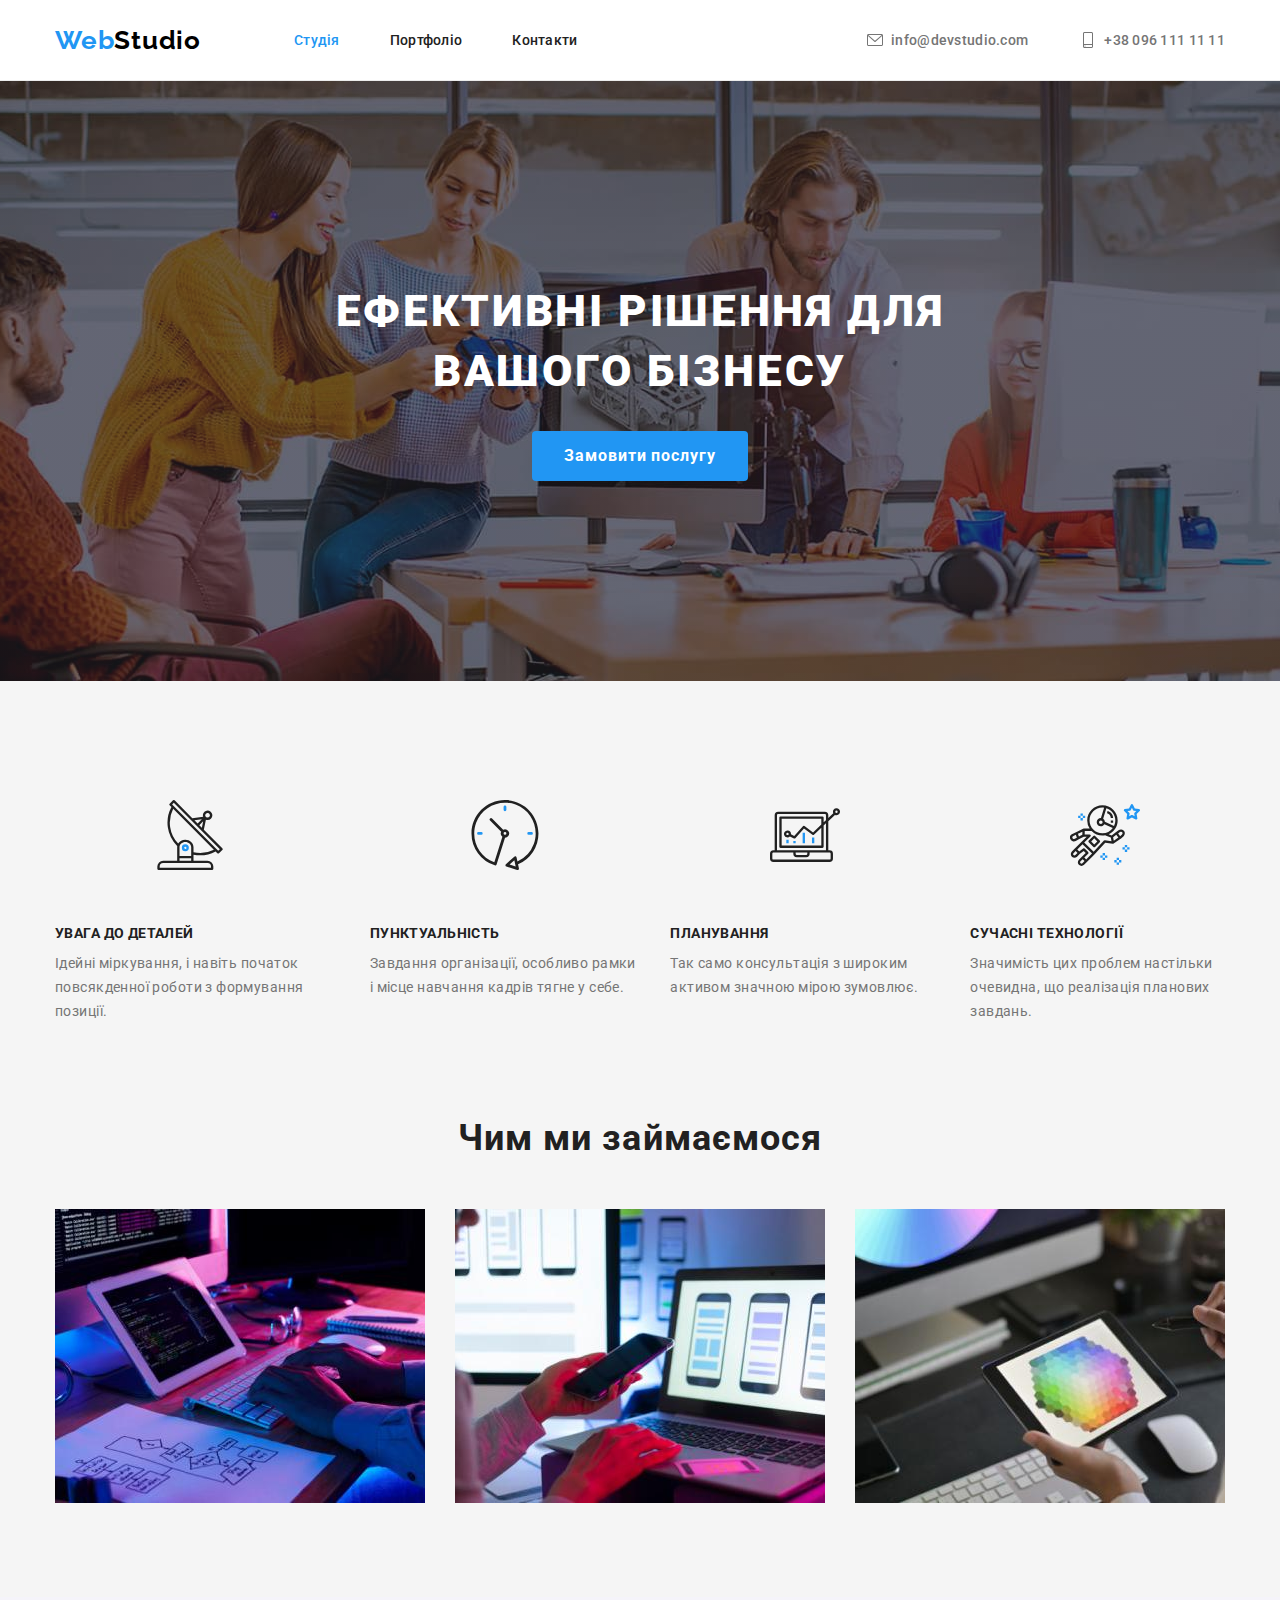
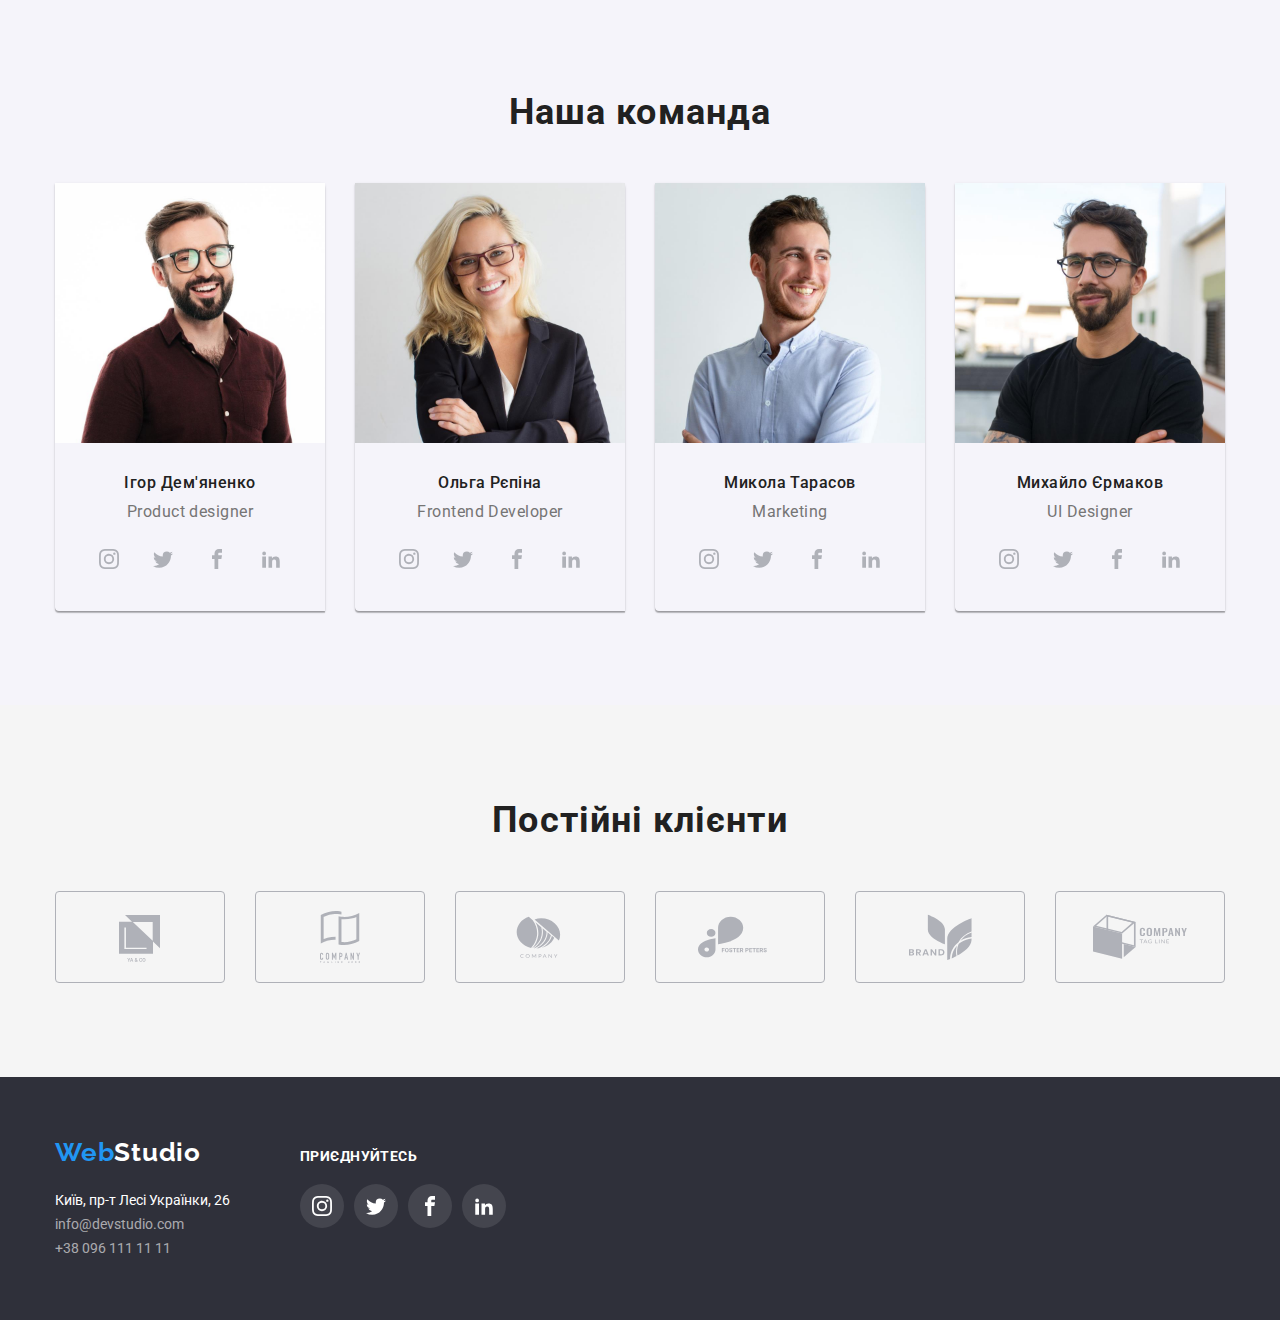
==== index.html @ 689b31d6 "Work is done, waiting for answer" ====
<!DOCTYPE html>
<html lang="uk">
  <head>
    <meta charset="utf-8" />
    <title lang="en">WebStudio</title>
    <link rel="preconnect" href="https://fonts.googleapis.com" />
    <link rel="preconnect" href="https://fonts.gstatic.com" crossorigin />
    <link
      href="https://fonts.googleapis.com/css2?family=Raleway:wght@700&family=Roboto:wght@400;500;700;900&display=swap"
      rel="stylesheet"
    />
    <link
      rel="stylesheet"
      href="https://cdnjs.cloudflare.com/ajax/libs/modern-normalize/1.1.0/modern-normalize.min.css"
    />
    <link rel="stylesheet" href="styles/index.css" />
    <style>
      body {
        font-family: "Roboto", sans-serif;
        color: #212121;
        background-color: #f5f5f5;
      }
    </style>
  </head>
  <body>
    <header class="top">
      <div class="top container">
        <div class="top-nav">
      <nav class="top-nav">
        <ul class="top-nav link list">
          <li><a href="./index.html" class="top-logo" lang="en">
          <span class="first-half-logo-title">Web</span>Studio</a
        ></li>
          <li class="nav-item">
            <a href="./index.html" class="top-nav link current">Студія</a>
          </li>
          <li class="nav-item">
            <a href="./portfolio.html" class="top-nav link">Портфоліо</a>
          </li>
          <li class="nav-item"><a href="./contacts.html" class="top-nav link">Контакти</a></li>
        </ul>
      </nav>
      </div>
      <div class="top-contacts">
      <ul class="top-contacts list"> 
          <li class="nav-item">
            <a  href="info@devstudio.com" class="top-contact link"
              ><svg class="contact-icon"width="20" height="16">
                <use href="./images/icons.svg#icon-envelope"></use>
              </svg>info@devstudio.com</a
            >
          </li>
          <li class="nav-item">
            <a href="tel:+380961111111" class="top-contact link"
              ><svg class="contact-icon"width="20" height="16">
                <use href="./images/icons.svg#icon-smartphone"></use>
              </svg>+38 096 111 11 11</a
            >
          </li>
        </ul>
        </div>
        </div>
    </header>
    <main>
      <section class="hero section">
        <div class="hero-overlay">
        <h1 class="hero-title">Ефективні рішення для<br>вашого бізнесу</br></h1>
        <button class="hero-button" type="button">Замовити послугу</button></div>
      </section>
      <section class="feature section">
          <h2 hidden>Особливості</h2>
          <div class="feature container">
          <ul class="feature list">
            <li class="feature-item">
              <div class="feature-icon-container"><svg class="feature-icon"width="70" height="70"><use href="./images/icons.svg#icon-antenna-1"></use></svg></div>
              <h3 class="feature-title">Увага до деталей</h3>
              <p class="feature-description">
                Ідейні міркування, і навіть початок повсякденної роботи з
                формування позиції.
              </p>
            </li>
            <li class="feature-item">
              <div class="feature-icon-container"><svg class="feature-icon"width="70" height="70"><use href="./images/icons.svg#icon-clock-1"></use></svg></div>
              <h3 class="feature-title">Пунктуальність</h3>

              <p class="feature-description">
                Завдання організації, особливо рамки і місце навчання кадрів
                тягне у себе.
              </p>
            </li>
            <li class="feature-item">
              <div class="feature-icon-container"><svg class="feature-icon"width="70" height="70"><use href="./images/icons.svg#icon-diagram-1"></use></svg></div>
              <h3 class="feature-title">Планування</h3>
              <p class="feature-description">
                Так само консультація з широким активом значною мірою зумовлює.
              </p>
            </li>
            <li class="feature-item">
              <div class="feature-icon-container"><svg class="feature-icon"width="70" height="70"><use href="./images/icons.svg#icon-astronaut-1"></use></svg></div>
              <h3 class="feature-title">Сучасні технології</h3>
              <p class="feature-description">
                Значимість цих проблем настільки очевидна, що реалізація
                планових завдань.
              </p>
            </li>
          </ul>
        </div>
      </section>
      <section class="work section">
        <div class="work container">
          <h2 class="work-title">Чим ми займаємося</h2>
          <ul class="workingprocess list">
            
            <li class="process">
              <img
                src="images/workingprocess1.jpg"
                alt="Програміст за роботою"
                width="370"
                height="294"
              />
            </li>
            <li class="process">
              <img
                src="images/workingprocess2.jpg"
                alt="Дизайнер працює над інтерфейсом смартфона"
                width="370"
                height="294"
              />
            </li>
            <li class="process">
              <img
                src="images/workingprocess3.jpg"
                alt="Дизайнер використовує графічний планшет"
                width="370"
                height="294"
              />
            </li>
          </ul>
        </div>
      </section>
      <section class="team section">
        <div class="team container">
          <h3 class="team-title">Наша команда</h3>
          <ul class="team-member list">
            <li class="team-member card">
              <div class="card-thumb">
              <img
                src="images/specialist1.jpg"
                alt="Посміхаючийся чоловік з бородаю та в червоній сорочці"
                width="270"
                height="260"
              /></div><div class="card-content"><h3 class="team-member-name">Ігор Дем'яненко</h3>
              <p class="team-member-post" lang="en">Product designer</p>
            <ul class="social-links list">
              <li class="social-link item"><a href="https://www.instagram.com/"class="social-link-page"target="_blank"><svg class="social-link-icon" width="20" height="20"><use href="./images/icons.svg#icon-instagram"></svg></a></li>
              <li class="social-link item"><a href="https://www.twitter.com"class="social-link-page"target="_blank"><svg class="social-link-icon" width="20" height="20"><use href="./images/icons.svg#icon-twitter"></svg></a></li>
              <li class="social-link item"><a href="https://www.facebook.com"class="social-link-page"target="_blank"><svg class="social-link-icon" width="20" height="20"><use href="./images/icons.svg#icon-facebook"></svg></a></li>
              <li class="social-link item"><a href="https://www.linkedin.com"class="social-link-page"target="_blank"><svg class="social-link-icon" width="20" height="20"><use href="./images/icons.svg#icon-linkedin2"></svg></a></li></ul>
      
</div>
            </li>
            <li class="team-member card">
              <div class="card-thumb">
              <img
                src="images/specialist2.jpg"
                alt="Жінка в окулярах та діловому костюмі, посміхається"
                width="270"
                height="260"
              /></div><div class="card-content">
            <h3 class="team-member-name">Ольга Рєпіна</h3>
              <p class="team-member-post" lang="en">Frontend Developer</p>
              <ul class="social-links list">
              <li class="social-link item"><a href="https://www.instagram.com/"class="social-link-page"target="_blank"><svg class="social-link-icon" width="20" height="20"><use href="images/icons.svg#icon-instagram"></svg></a></li>
              <li class="social-link item"><a href="https://www.twitter.com"class="social-link-page"target="_blank"><svg class="social-link-icon" width="20" height="20"><use href="images/icons.svg#icon-twitter"></svg></a></li>
              <li class="social-link item"><a href="https://www.facebook.com"class="social-link-page"target="_blank"><svg class="social-link-icon" width="20" height="20"><use href="images/icons.svg#icon-facebook"></svg></a></li>
              <li class="social-link item"><a href="https://www.linkedin.com"class="social-link-page"target="_blank"><svg class="social-link-icon" width="20" height="20"><use href="images/icons.svg#icon-linkedin2"></svg></a></li></ul>
            </div>

              
            </li>
            <li class="team-member card"><div class="card-thumb">
              <img
                src="images/specialist3.jpg"
                alt="Чоловік у білій сорочці, посміхаєтсья дивлячись вбік"
                width="270"
                height="260"
              /></div><div class="card-content"><h3 class="team-member-name">Микола Тарасов</h3>
              <p class="team-member-post" lang="en">Marketing</p>
            <ul class="social-links list">
              <li class="social-link item"><a href="https://www.instagram.com/"class="social-link-page"target="_blank"><svg class="social-link-icon" width="20" height="20"><use href="images/icons.svg#icon-instagram"></svg></a></li>
              <li class="social-link item"><a href="https://www.twitter.com"class="social-link-page"target="_blank"><svg class="social-link-icon" width="20" height="20"><use href="images/icons.svg#icon-twitter"></svg></a></li>
              <li class="social-link item"><a href="https://www.facebook.com"class="social-link-page"target="_blank"><svg class="social-link-icon" width="20" height="20"><use href="images/icons.svg#icon-facebook"></svg></a></li>
              <li class="social-link item"><a href="https://www.linkedin.com"class="social-link-page"target="_blank"><svg class="social-link-icon" width="20" height="20"><use href="images/icons.svg#icon-linkedin2"></svg></a></li></ul></div>
              
            </li>
            <li class="team-member card"><div class="card-thumb">
              <img
                src="images/specialist4.jpg"
                alt="Чоловік з бородою у чорній футболці та окулярах, посміхається"
                width="270"
                height="260"
              /></div><div class="card-content"><h3 class="team-member-name">Михайло Єрмаков</h3>
              <p class="team-member-post" lang="en">UI Designer</p>
            <ul class="social-links list">
              <li class="social-link item"><a href="https://www.instagram.com/"class="social-link-page"target="_blank"><svg class="social-link-icon" width="20" height="20"><use href="images/icons.svg#icon-instagram"></svg></a></li>
              <li class="social-link item"><a href="https://www.twitter.com"class="social-link-page"target="_blank"><svg class="social-link-icon" width="20" height="20"><use href="images/icons.svg#icon-twitter"></svg></a></li>
              <li class="social-link item"><a href="https://www.facebook.com"class="social-link-page"target="_blank"><svg class="social-link-icon" width="20" height="20"><use href="images/icons.svg#icon-facebook"></svg></a></li>
              <li class="social-link item"><a href="https://www.linkedin.com"class="social-link-page"target="_blank"><svg class="social-link-icon" width="20" height="20"><use href="images/icons.svg#icon-linkedin2"></svg></a></li></ul></div>
            </li>
          </ul>
        </div>
      </section>
      <section class="regular-clients section">
        <div class="container">
          <h2 class="regular-clients-title">Постійні клієнти</h2>
          <div class="regular-clients-container">
          <ul class="regular-clients list">
             <li class="regular-client-item">
              <article>
                <a href="" class="regular-client-site link"target="_blank"><svg class="regular-client-icon"width="106" height="60"><use href="images/icons.svg#icon-group-5"></svg></a></article></li>
                <li class="regular-client-item">
              <article>
                <a href="" class="regular-client-site link"target="_blank"><svg class="regular-client-icon"width="106" height="60"><use href="images/icons.svg#icon-group-4"></svg></a></article></li>
                <li class="regular-client-item">
              <article>
                <a href="" class="regular-client-site link"target="_blank"><svg class="regular-client-icon"width="106" height="60"><use href="images/icons.svg#icon-group-3"></svg></a></article></li>
                 <li class="regular-client-item">
              <article>
                <a href="" class="regular-client-site link"target="_blank"><svg class="regular-client-icon"width="106" height="60"><use href="images/icons.svg#icon-group-2"></svg></a></article></li>
              <li class="regular-client-item">
              <article>
                <a href="" class="regular-client-site link"target="_blank"><svg class="regular-client-icon"width="106" height="60"><use href="images/icons.svg#icon-group-1"></svg></a></article></li>
                  <li class="regular-client-item">
              <article>
                <a href="" class="regular-client-site link"target="_blank"><svg class="regular-client-icon"width="106" height="60"><use href="images/icons.svg#icon-group"></svg></a></article></li>
                </ul>

        </div>
      </section>
    </main>
    <footer class="bottom">
      <div class="bottom container">
      <div class="bot-contacts-container">
        <a href="./index.html" class="bot-logo" lang="en"
        ><span class="first-half-logo-title">Web</span>Studio</a
      >
      <address class="contacts">
        <ul class="bot-contacts link list">
          <li>
            <a
              href="https://www.google.com/maps/place/%D0%B1%D1%83%D0%BB%D1%8C%D0%B2%D0%B0%D1%80+%D0%9B%D0%B5%D1%81%D1%96+%D0%A3%D0%BA%D1%80%D0%B0%D1%97%D0%BD%D0%BA%D0%B8,+26,+%D0%9A%D0%B8%D1%97%D0%B2,+%D0%A3%D0%BA%D1%80%D0%B0%D1%97%D0%BD%D0%B0,+02000/@50.4265397,30.5374631,17z/data=!4m13!1m7!3m6!1s0x40d4cf0e033ecbe9:0x57a4dffefec77da0!2z0LHRg9C70YzQstCw0YAg0JvQtdGB0ZYg0KPQutGA0LDRl9C90LrQuCwgMjYsINCa0LjRl9CyLCDQo9C60YDQsNGX0L3QsCwgMDIwMDA!3b1!8m2!3d50.4265807!4d30.5383858!3m4!1s0x40d4cf0e033ecbe9:0x57a4dffefec77da0!8m2!3d50.4265807!4d30.5383858"
              target="_blank"
              class="bot-contact geo link"
              >Київ, пр-т Лесі Українки, 26</a
            >
          </li>
          <li>
            <a href="info@devstudio.com" class="bot-contact link"
              >info@devstudio.com</a
            >
          </li>
          <li>
            <a href="tel:+380961111111" class="bot-contact link"
              >+38 096 111 11 11</a
            >
          </li></ul>
      </address></div>
      <div class="bot-socials">
        <h2 class="bot-socials-title">Приєднуйтесь</h2>
          <ul class="bot-social-links list">
              <li class="bot-social-link item"><a href="https://www.instagram.com/"class="social-link-page"target="_blank"><svg class="bot-social-link-icon" width="20" height="20"><use href="images/icons.svg#icon-instagram"></svg></a></li>
              <li class="bot-social-link item"><a href="https://www.twitter.com"class="social-link-page"target="_blank"><svg class="bot-social-link-icon" width="20" height="20"><use href="images/icons.svg#icon-twitter"></svg></a></li>
              <li class="bot-social-link item"><a href="https://www.facebook.com"class="social-link-page"target="_blank"><svg class="bot-social-link-icon" width="20" height="20"><use href="images/icons.svg#icon-facebook"></svg></a></li>
              <li class="bot-social-link item"><a href="https://www.linkedin.com"class="social-link-page"target="_blank"><svg class="bot-social-link-icon" width="20" height="20"><use href="images/icons.svg#icon-linkedin2"></svg></a></li></ul></div>
      </div>
    </footer>
  </body>
</html>
---- styles/index.css ----
:root {
  --primary-text-color: #212121;
  --paragraph-text-color: #757575;
  --accent-color: #2196f3;
  --primary-background-color: #ffffff;
  --secondary-background-color: #2f303a;
  --primary-button-color: #2196f3;
  --primary-button-accent-text-color: #ffffff;
  --primary-background-button-color: #f5f4fa;
  --teamsection-background-color: #f5f4fa;
  --card-list-gap: 30px;
  --primary-logo-color: #afb1b8;
}
h1,
h2,
h3,
h4,
h5,
h6,
p {
  margin-top: 0;
  margin-bottom: 0;
}
img {
  display: block;
  max-width: 100%;
  height: auto;
}
li > a {
  color: currentColor;
}
/*HEADER*/
.container {
  width: 1200px;
  margin-right: auto;
  margin-left: auto;
  padding-left: 15px;
  padding-right: 15px;
}
.list {
  list-style: none;
  margin: 0;
  padding: 0;
}
.link {
  text-decoration: none;
}
.top {
  border-bottom: 1px solid #ececec;
  background-color: var(--primary-background-color);
}
.top.container {
  display: flex;
  align-items: center;
  border: none;
}

.top-logo {
  font-family: "Raleway", sans-serif;
  font-size: 26px;
  font-weight: 700;
  line-height: calc(31 / 26);
  color: #000000;
  text-decoration: none;
  letter-spacing: 0.03em;
  text-align: center;
  vertical-align: top;
  margin-right: 93px;
  padding-top: 24px;
  padding-bottom: 25px;
}
.first-half-logo-title {
  color: var(--accent-color);
}
.top-nav.link {
  display: flex;
  align-items: center;
  font-family: "Roboto", sans-serif;
  font-style: normal;
  font-size: 14px;
  font-weight: 500;
  color: var(--primary-text-color);
  line-height: calc(16 / 14);
  letter-spacing: 0.02em;
  text-align: center;
  vertical-align: top;
}
.nav-item {
  margin-right: 50px;
  padding-top: 32px;
  padding-bottom: 32px;
}
.nav-item:last-child {
  margin-right: 0px;
}

.top-nav .link.current {
  color: var(--accent-color);
}
.top-contacts {
  display: flex;
  margin-left: auto;
}

.top-contact.link {
  display: flex;
  align-content: baseline;
  font-family: "Roboto", sans-serif;
  font-size: 14px;
  font-weight: 500;
  line-height: calc(16 / 14);
  color: var(--paragraph-text-color);
  text-align: left;
  vertical-align: middle;
  letter-spacing: 0.02em;
}

.contact-icon {
  margin-right: 6px;
  fill: currentColor;
}

.bot-contact.geo {
  color: var(--primary-background-color);
}

.link:hover,
.link:focus {
  color: var(--accent-color);
}

/*MAIN*/
.section {
  padding-top: 94px;
  padding-bottom: 94px;
}
.section:nth-of-type(1) {
  padding-top: 200px;
  padding-bottom: 200px;
}
.section:nth-of-type(2) {
  padding-bottom: 0px;
}
.hero {
  background-color: var(--secondary-background-color);
  text-align: center;
  max-width: 1600px;
  min-height: 600px;
  margin-right: auto;
  margin-left: auto;
  background-image: linear-gradient(
      to right,
      rgba(47, 48, 58, 0.4),
      rgba(47, 48, 58, 0.4)
    ),
    url(../images/hero-background-img.jpg);
  background-size: cover;
  background-repeat: no-repeat;
  background-position: center;
}

.hero-title {
  font-family: "Roboto", sans-serif;
  font-size: 44px;
  font-weight: 900;
  min-width: 696px;
  color: var(--primary-background-color);
  line-height: calc(60 / 44);
  letter-spacing: 0.06em;
  margin-left: auto;
  margin-right: auto;
  text-align: center;
  text-transform: uppercase;
}

.hero-button {
  font-family: "Roboto", sans-serif;
  font-size: 16px;
  font-weight: 700;
  line-height: calc(30 / 16);
  color: var(--primary-background-color);
  background-color: var(--primary-button-color);
  border: none;
  letter-spacing: 0.06em;
  margin-top: 30px;
  padding: 10px 32px;
  border-radius: 4px;
  text-align: center;
  vertical-align: middle;
}
.hero-button:active {
  color: #188ce8;
}
.hero-button:hover,
.hero-button:focus {
  color: var(--primary-button-accent-text-color);
  background-color: var(--primary-button-color);
  cursor: pointer;
}

.feature.list {
  display: flex;
  justify-content: center;
}
.feature-item {
  min-width: 270px;
  margin-right: var(--card-list-gap);
}
.feature-item:last-of-type {
  margin-right: calc(-1 * var(--card-list-gap));
}
.feature-icon-container {
  display: flex;
  width: 270px;
  height: 120px;
  margin-bottom: var(--card-list-gap);
  justify-content: center;
  align-items: center;
}

.feature-title {
  font-family: "Roboto", sans-serif;
  font-size: 14px;
  font-weight: 700;
  line-height: calc(16 / 14);
  text-align: left;
  vertical-align: top;
  letter-spacing: 0.03em;
  margin-bottom: 10px;
  text-transform: uppercase;
}
.feature-description {
  font-family: "Roboto", sans-serif;
  font-size: 14px;
  line-height: calc(24 / 14);
  color: var(--paragraph-text-color);
  text-align: left;
  vertical-align: top;
  letter-spacing: 0.03em;
}

.team-title,
.work-title {
  font-family: "Roboto", sans-serif;
  font-size: 36px;
  font-weight: 700;
  line-height: calc(42 / 36);
  text-align: center;
  vertical-align: top;
  letter-spacing: 0.03em;
}
.work-title {
  margin-bottom: 50px;
}

.workingprocess.list {
  display: flex;
  margin-right: calc(-1 * var(--card-list-gap));
}
.workingprocess.list > .process {
  margin-right: var(--card-list-gap);
  min-width: 370px;
}
.team {
  background-color: var(--teamsection-background-color);
}
.team-title {
  margin-right: auto;
  margin-left: auto;
  margin-bottom: 50px;
}
.team-member.list {
  display: flex;
}
.team-member.card {
  flex-basis: calc(100% / 4);
  margin-left: var(--card-list-gap);
  box-shadow: 0px 1px 3px rgba(0, 0, 0, 0.12), 0px 1px 1px rgba(0, 0, 0, 0.14),
    0px 2px 1px rgba(0, 0, 0, 0.2);
  border-radius: 0px 4px;
}
.team-member.card:first-child {
  margin-left: 0px;
}
.card-content {
  padding-top: 30px;
  padding-bottom: 30px;
}

.team-member-name {
  color: var(--primary-text-color);
  font-family: "Roboto", sans-serif;
  font-size: 16px;
  font-weight: 500;
  line-height: calc(19 / 16);
  text-align: center;
  vertical-align: top;
  letter-spacing: 0.03em;
}
.team-member-post {
  color: var(--paragraph-text-color);
  font-family: "Roboto", sans-serif;
  font-size: 16px;
  line-height: calc(19 / 16);
  text-align: center;
  vertical-align: top;
  letter-spacing: 0.03em;
  margin-top: 10px;
}
.social-links.list {
  display: flex;
  width: 206px;
  height: 44px;
  justify-content: center;
  align-items: center;
  margin-left: auto;
  margin-right: auto;
  margin-top: 16px;
}

.social-link.item {
  width: 44px;
  height: 44px;
  margin-right: 10px;
  text-align: center;
  color: var(--primary-logo-color);
}
.social-link.item:last-of-type {
  margin-right: 0px;
}

.social-link.item:hover,
.social-link.item:focus {
  color: #ffffff;
  background-color: var(--accent-color);
  border-radius: 50%;
}
.social-link-icon {
  margin-top: 12px;
  fill: currentColor;
}
.social-link-page {
  padding: 11px;
}
.regular-clients-title {
  font-family: "Roboto", sans-serif;
  font-weight: 700;
  font-size: 36px;
  line-height: calc(42 / 36);
  text-align: center;
  letter-spacing: 0.03em;
}
.regular-clients.list {
  margin-top: 50px;
  display: flex;
}
.regular-client-item {
  display: flex;
  justify-content: center;
  align-content: center;
  margin-right: var(--card-list-gap);
  width: 170px;
  height: 92px;
  color: var(--primary-logo-color);
  border: 1px solid var(--primary-logo-color);
  border-radius: 4px;
}
.regular-client-item:last-of-type {
  margin-right: 0px;
}
.regular-client-item:hover,
.regular-client-item:focus {
  border: 1px solid var(--accent-color);
  fill: var(--accent-color);
}
.regular-client-site {
  color: var(--primary-logo-color);
  padding-top: 60px;
  padding-bottom: 10px;
  padding-left: 30px;
  padding-right: 30px;
}
.regular-client-icon {
  margin-top: 16px;
  fill: currentColor;
}

/*FOOTER*/
.bot-contacts {
  font-style: normal;
  margin-top: 20px;
}
.bot-logo {
  font-family: "Raleway", sans-serif;
  font-size: 26px;
  font-weight: 700;
  line-height: calc(31 / 26);
  color: var(--primary-background-color);
  text-decoration: none;
  letter-spacing: 0.03em;
  text-align: left;
  vertical-align: center;
}
.bottom {
  background-color: var(--secondary-background-color);
  padding-top: 60px;
  padding-bottom: 60px;
}
.bottom:first-child {
  padding-top: 0px;
  padding-bottom: 0px;
}
.bot-contact {
  font-family: "Roboto", sans-serif;
  font-size: 14px;
  line-height: calc(24 / 14);
  text-align: center;
  vertical-align: top;
  color: rgba(255, 255, 255, 0.6);
}
.bottom.container {
  display: flex;
  align-items: baseline;
}
.bot-socials-title {
  font-family: "Roboto", sans-serif;
  font-weight: 700;
  font-size: 14px;
  line-height: calc(16 / 14);
  letter-spacing: 0.03em;
  text-transform: uppercase;
  color: #ffffff;
}
.bot-socials {
  margin-left: 70px;

  width: 206px;
  height: 80px;
}
.bot-social-links {
  margin-top: 20px;
  display: flex;
}

.bot-social-link.item {
  width: 44px;
  height: 44px;
  margin-right: 10px;
  text-align: center;
  color: #ffffff;
  border-radius: 50%;
  background-color: rgba(255, 255, 255, 0.1);
}
.bot-social-link-icon {
  margin-top: 12px;
  fill: currentColor;
}
.bot-social-link.item:hover,
.bot-social-link.item:focus {
  background-color: var(--accent-color);
  color: #ffffff;
}
.bot-social-link:last-of-type {
  margin-right: 0px;
}
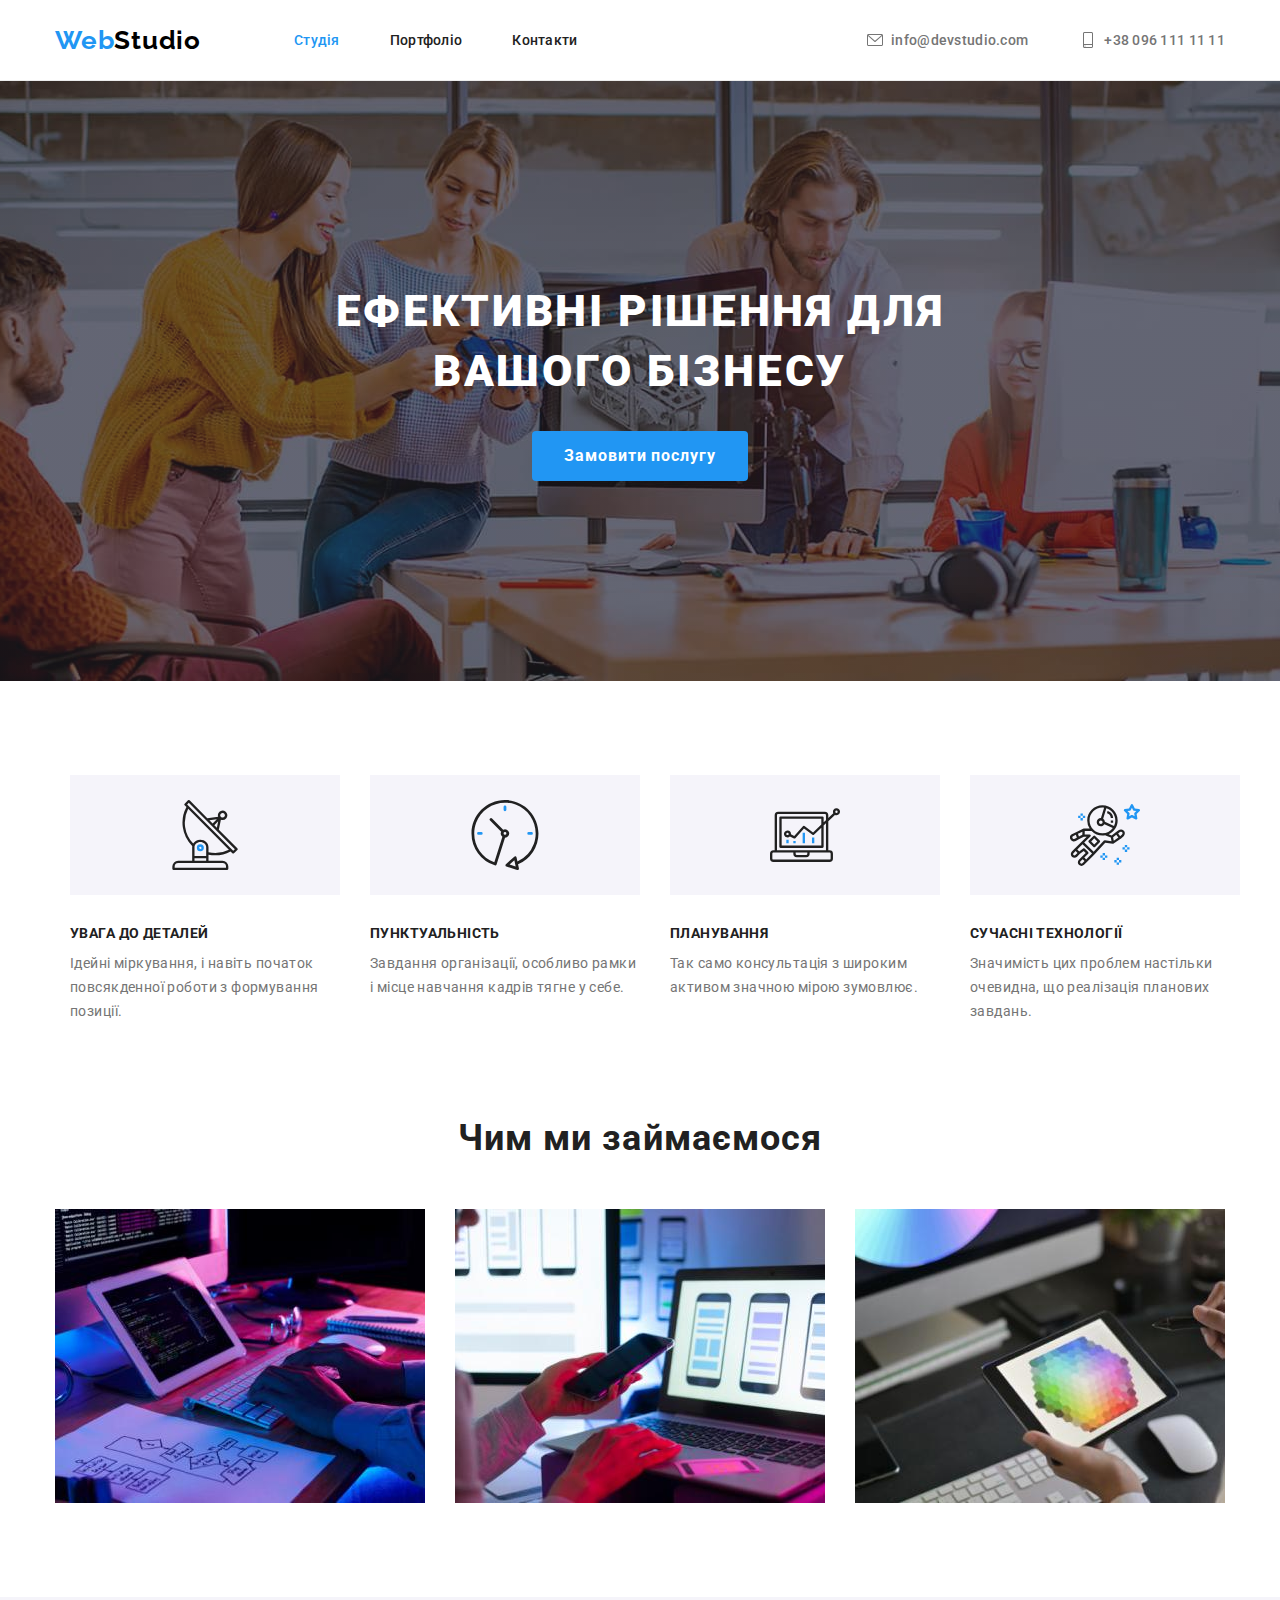
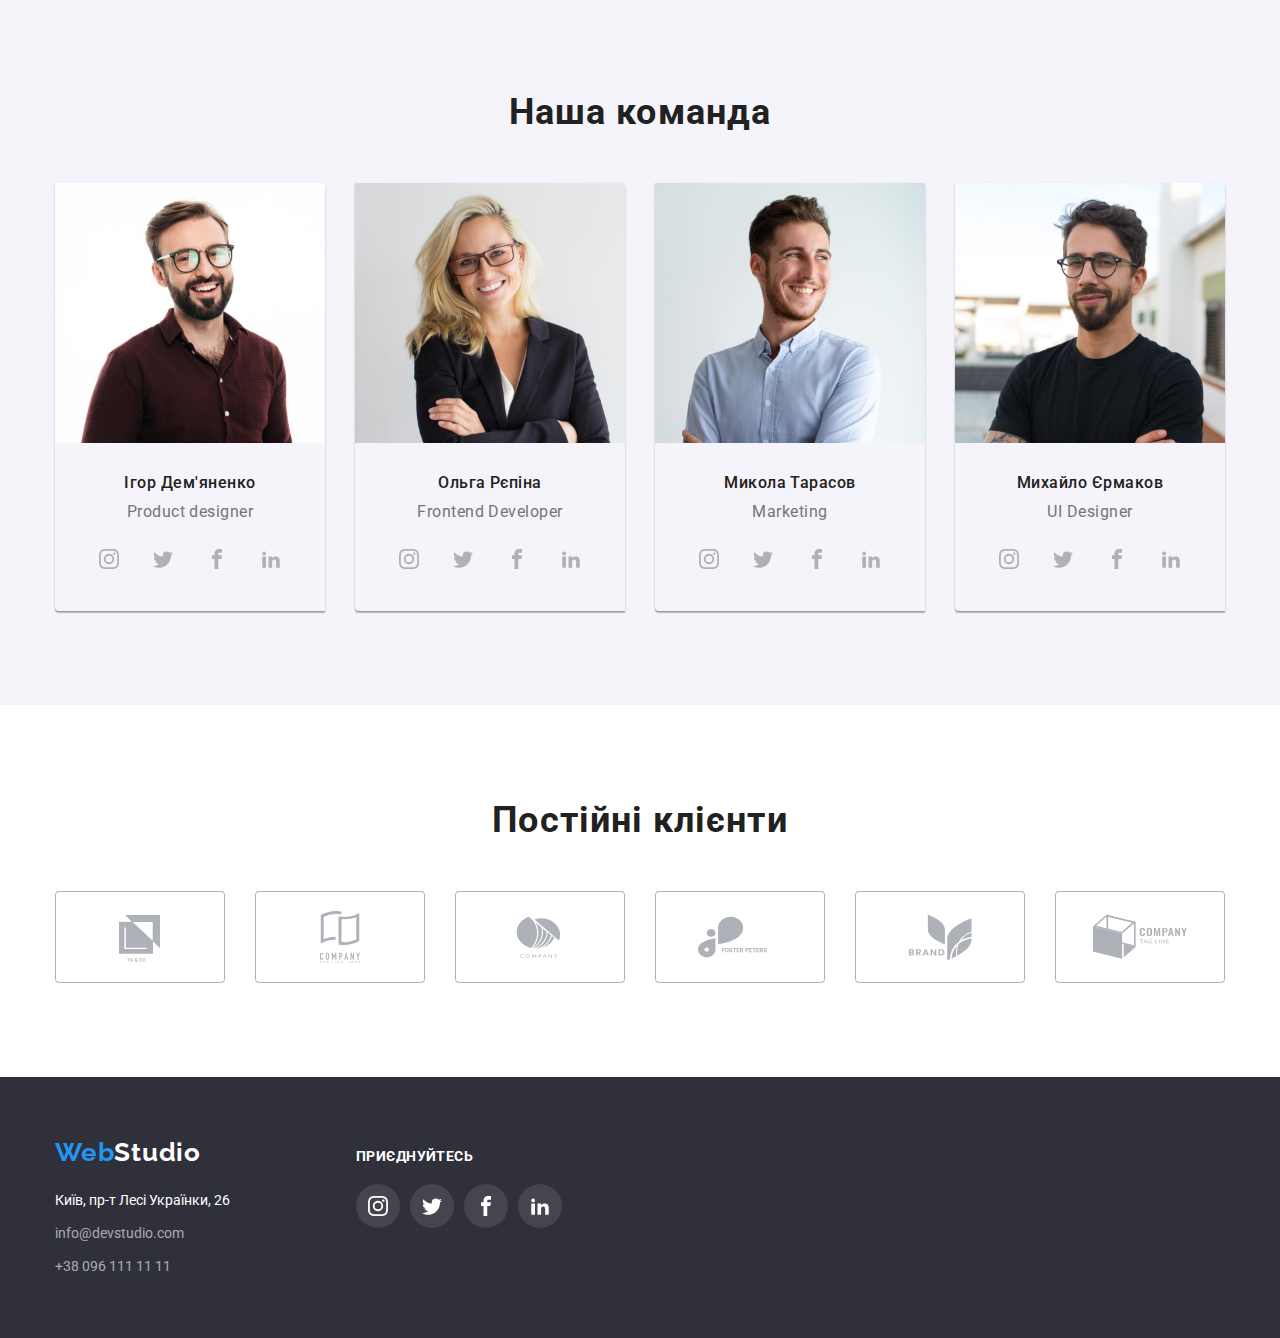
==== commit 81356231: "Fixed" ====
--- a/index.html
+++ b/index.html
@@ -18,7 +18,6 @@
       body {
         font-family: "Roboto", sans-serif;
         color: #212121;
-        background-color: #f5f5f5;
       }
     </style>
   </head>
@@ -246,7 +245,7 @@
       >
       <address class="contacts">
         <ul class="bot-contacts link list">
-          <li>
+          <li class="bot-contact-item">
             <a
               href="https://www.google.com/maps/place/%D0%B1%D1%83%D0%BB%D1%8C%D0%B2%D0%B0%D1%80+%D0%9B%D0%B5%D1%81%D1%96+%D0%A3%D0%BA%D1%80%D0%B0%D1%97%D0%BD%D0%BA%D0%B8,+26,+%D0%9A%D0%B8%D1%97%D0%B2,+%D0%A3%D0%BA%D1%80%D0%B0%D1%97%D0%BD%D0%B0,+02000/@50.4265397,30.5374631,17z/data=!4m13!1m7!3m6!1s0x40d4cf0e033ecbe9:0x57a4dffefec77da0!2z0LHRg9C70YzQstCw0YAg0JvQtdGB0ZYg0KPQutGA0LDRl9C90LrQuCwgMjYsINCa0LjRl9CyLCDQo9C60YDQsNGX0L3QsCwgMDIwMDA!3b1!8m2!3d50.4265807!4d30.5383858!3m4!1s0x40d4cf0e033ecbe9:0x57a4dffefec77da0!8m2!3d50.4265807!4d30.5383858"
               target="_blank"
@@ -254,12 +253,12 @@
               >Київ, пр-т Лесі Українки, 26</a
             >
           </li>
-          <li>
+          <li class="bot-contact-item">
             <a href="info@devstudio.com" class="bot-contact link"
               >info@devstudio.com</a
             >
           </li>
-          <li>
+          <li class="bot-contact-item">
             <a href="tel:+380961111111" class="bot-contact link"
               >+38 096 111 11 11</a
             >
--- a/styles/index.css
+++ b/styles/index.css
@@ -203,7 +203,7 @@
   justify-content: center;
 }
 .feature-item {
-  min-width: 270px;
+  flex-basis: calc(100% / 4 - var(--card-list-gap));
   margin-right: var(--card-list-gap);
 }
 .feature-item:last-of-type {
@@ -216,6 +216,7 @@
   margin-bottom: var(--card-list-gap);
   justify-content: center;
   align-items: center;
+  background-color: var(--teamsection-background-color);
 }
 
 .feature-title {
@@ -330,7 +331,7 @@
 }
 
 .social-link.item:hover,
-.social-link.item:focus {
+.social-link-page:focus {
   color: #ffffff;
   background-color: var(--accent-color);
   border-radius: 50%;
@@ -340,7 +341,9 @@
   fill: currentColor;
 }
 .social-link-page {
-  padding: 11px;
+  padding: 12px;
+  padding-top: 12.5 px;
+  padding-bottom: 9px;
 }
 .regular-clients-title {
   font-family: "Roboto", sans-serif;
@@ -418,6 +421,14 @@
   vertical-align: top;
   color: rgba(255, 255, 255, 0.6);
 }
+.bot-contact-item {
+  margin-top: 9px;
+  min-width: 231px;
+  min-height: 21px;
+}
+.bot-contact-item:first-child {
+  margin-top: 0px;
+}
 .bottom.container {
   display: flex;
   align-items: baseline;
@@ -451,12 +462,12 @@
   border-radius: 50%;
   background-color: rgba(255, 255, 255, 0.1);
 }
+
 .bot-social-link-icon {
   margin-top: 12px;
   fill: currentColor;
 }
-.bot-social-link.item:hover,
-.bot-social-link.item:focus {
+.bot-social-link.item:hover {
   background-color: var(--accent-color);
   color: #ffffff;
 }
